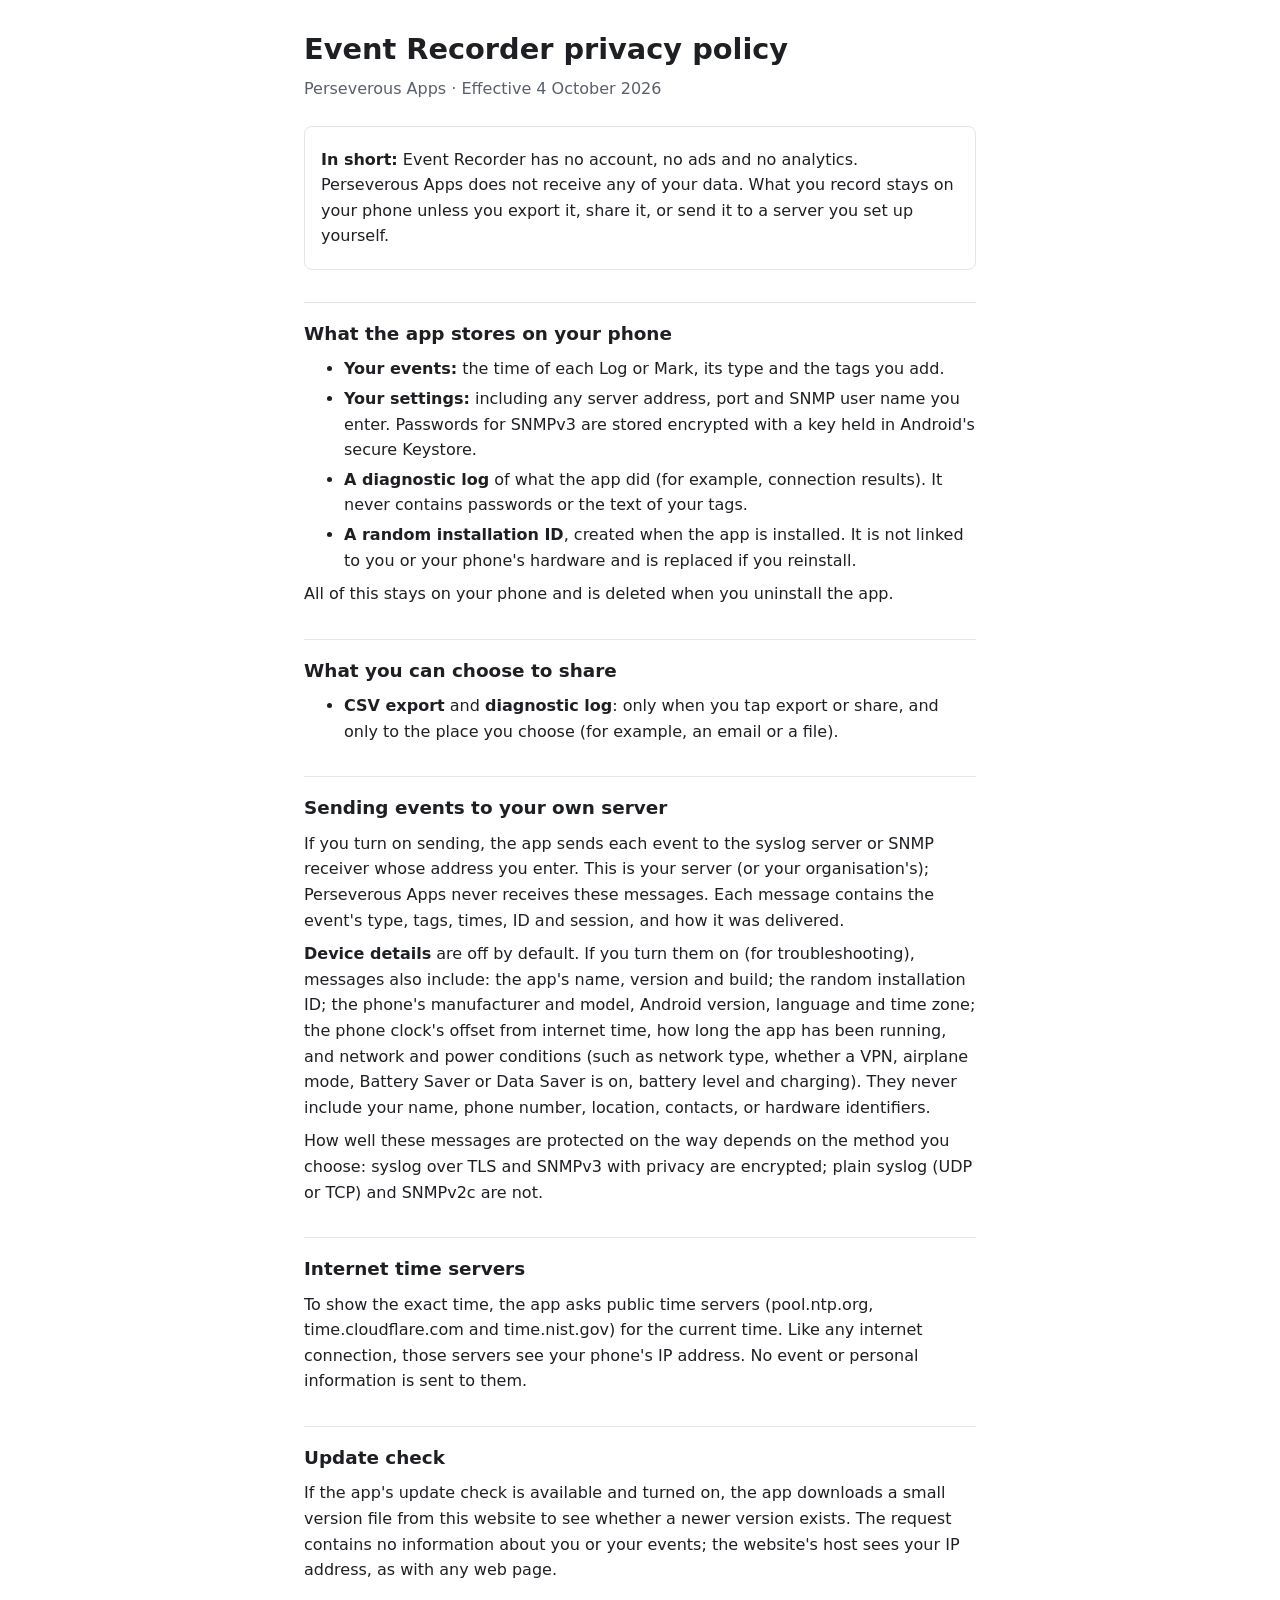
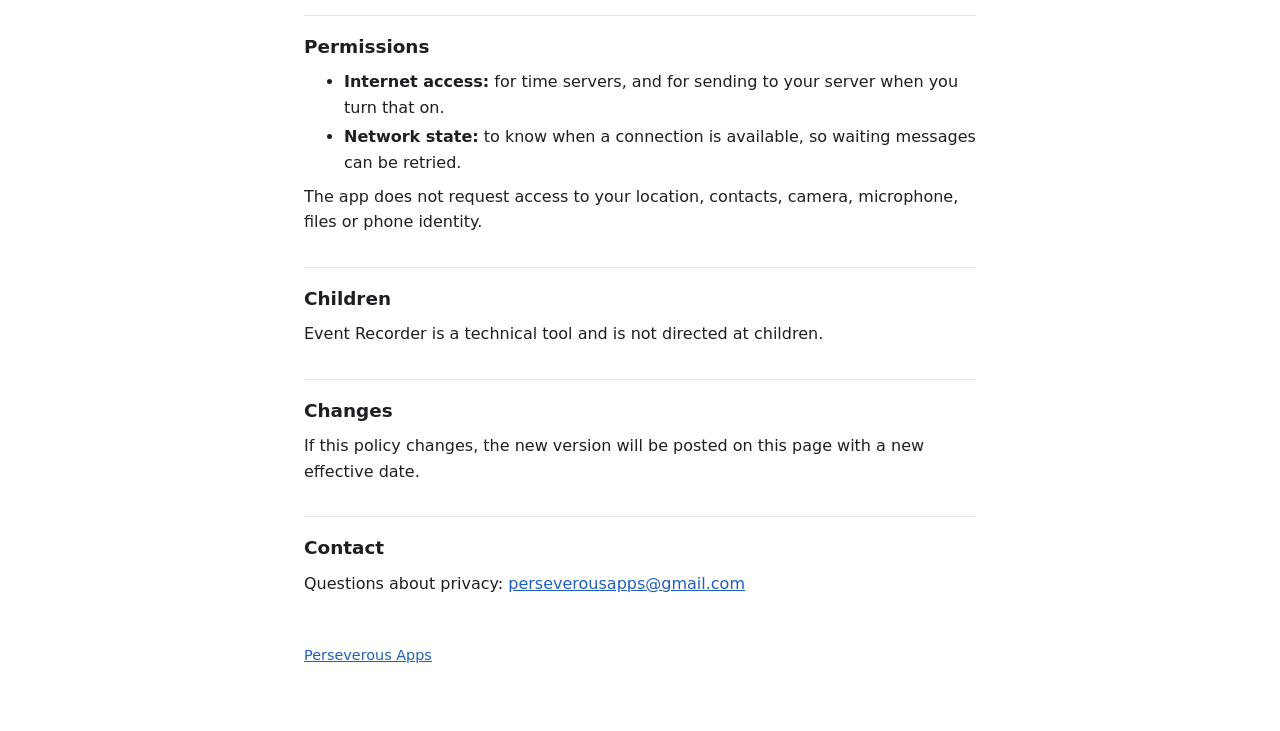
==== event-recorder/privacy.html @ f7ff1469 "Website and Event Recorder privacy policy Co-Authored-By: Claude Opus 5.5 <noreply@anthropic.com> Cl" ====
<!doctype html>
<html lang="en">
<head>
<meta charset="utf-8">
<meta name="viewport" content="width=device-width, initial-scale=1">
<title>Event Recorder Privacy</title>
<link rel="stylesheet" href="../style.css">
</head>
<body>
<main>
<h1>Event Recorder privacy policy</h1>
<p class="meta">Perseverous Apps · Effective 4 October 2026</p>

<div class="summary">
<p><strong>In short:</strong> Event Recorder has no account, no ads and no analytics. Perseverous Apps does not receive any of your data. What you record stays on your phone unless you export it, share it, or send it to a server you set up yourself.</p>
</div>

<h2>What the app stores on your phone</h2>
<ul>
  <li><strong>Your events:</strong> the time of each Log or Mark, its type and the tags you add.</li>
  <li><strong>Your settings:</strong> including any server address, port and SNMP user name you enter. Passwords for SNMPv3 are stored encrypted with a key held in Android's secure Keystore.</li>
  <li><strong>A diagnostic log</strong> of what the app did (for example, connection results). It never contains passwords or the text of your tags.</li>
  <li><strong>A random installation ID</strong>, created when the app is installed. It is not linked to you or your phone's hardware and is replaced if you reinstall.</li>
</ul>
<p>All of this stays on your phone and is deleted when you uninstall the app.</p>

<h2>What you can choose to share</h2>
<ul>
  <li><strong>CSV export</strong> and <strong>diagnostic log</strong>: only when you tap export or share, and only to the place you choose (for example, an email or a file).</li>
</ul>

<h2>Sending events to your own server</h2>
<p>If you turn on sending, the app sends each event to the syslog server or SNMP receiver whose address you enter. This is your server (or your organisation's); Perseverous Apps never receives these messages. Each message contains the event's type, tags, times, ID and session, and how it was delivered.</p>
<p><strong>Device details</strong> are off by default. If you turn them on (for troubleshooting), messages also include: the app's name, version and build; the random installation ID; the phone's manufacturer and model, Android version, language and time zone; the phone clock's offset from internet time, how long the app has been running, and network and power conditions (such as network type, whether a VPN, airplane mode, Battery Saver or Data Saver is on, battery level and charging). They never include your name, phone number, location, contacts, or hardware identifiers.</p>
<p>How well these messages are protected on the way depends on the method you choose: syslog over TLS and SNMPv3 with privacy are encrypted; plain syslog (UDP or TCP) and SNMPv2c are not.</p>

<h2>Internet time servers</h2>
<p>To show the exact time, the app asks public time servers (pool.ntp.org, time.cloudflare.com and time.nist.gov) for the current time. Like any internet connection, those servers see your phone's IP address. No event or personal information is sent to them.</p>

<h2>Update check</h2>
<p>If the app's update check is available and turned on, the app downloads a small version file from this website to see whether a newer version exists. The request contains no information about you or your events; the website's host sees your IP address, as with any web page.</p>

<h2>Permissions</h2>
<ul>
  <li><strong>Internet access:</strong> for time servers, and for sending to your server when you turn that on.</li>
  <li><strong>Network state:</strong> to know when a connection is available, so waiting messages can be retried.</li>
</ul>
<p>The app does not request access to your location, contacts, camera, microphone, files or phone identity.</p>

<h2>Children</h2>
<p>Event Recorder is a technical tool and is not directed at children.</p>

<h2>Changes</h2>
<p>If this policy changes, the new version will be posted on this page with a new effective date.</p>

<h2>Contact</h2>
<p>Questions about privacy: <a href="mailto:perseverousapps@gmail.com">perseverousapps@gmail.com</a></p>

<footer><a href="../index.html">Perseverous Apps</a></footer>
</main>
</body>
</html>
---- style.css ----
:root { --bg: #ffffff; --text: #1d1f23; --muted: #5a606b; --line: #e3e5e9; --link: #1f5fbf; }
@media (prefers-color-scheme: dark) {
  :root { --bg: #15171a; --text: #e8eaed; --muted: #a2a8b3; --line: #2c3036; --link: #7fb0ff; }
}
* { box-sizing: border-box; }
body { margin: 0; background: var(--bg); color: var(--text);
  font: 16px/1.6 system-ui, -apple-system, "Segoe UI", Roboto, sans-serif; }
main { max-width: 44rem; margin: 0 auto; padding: 2rem 16px 4rem; }
h1 { font-size: 1.8rem; line-height: 1.25; margin: 0 0 .25rem; }
h2 { font-size: 1.15rem; margin: 2rem 0 .5rem; padding-top: 1rem; border-top: 1px solid var(--line); }
p, ul { margin: .5rem 0; }
li { margin: .25rem 0; }
a { color: var(--link); }
.meta { color: var(--muted); margin-bottom: 1.5rem; }
.summary { border: 1px solid var(--line); border-radius: 8px; padding: .75rem 1rem; }
footer { margin-top: 3rem; color: var(--muted); font-size: .9rem; }
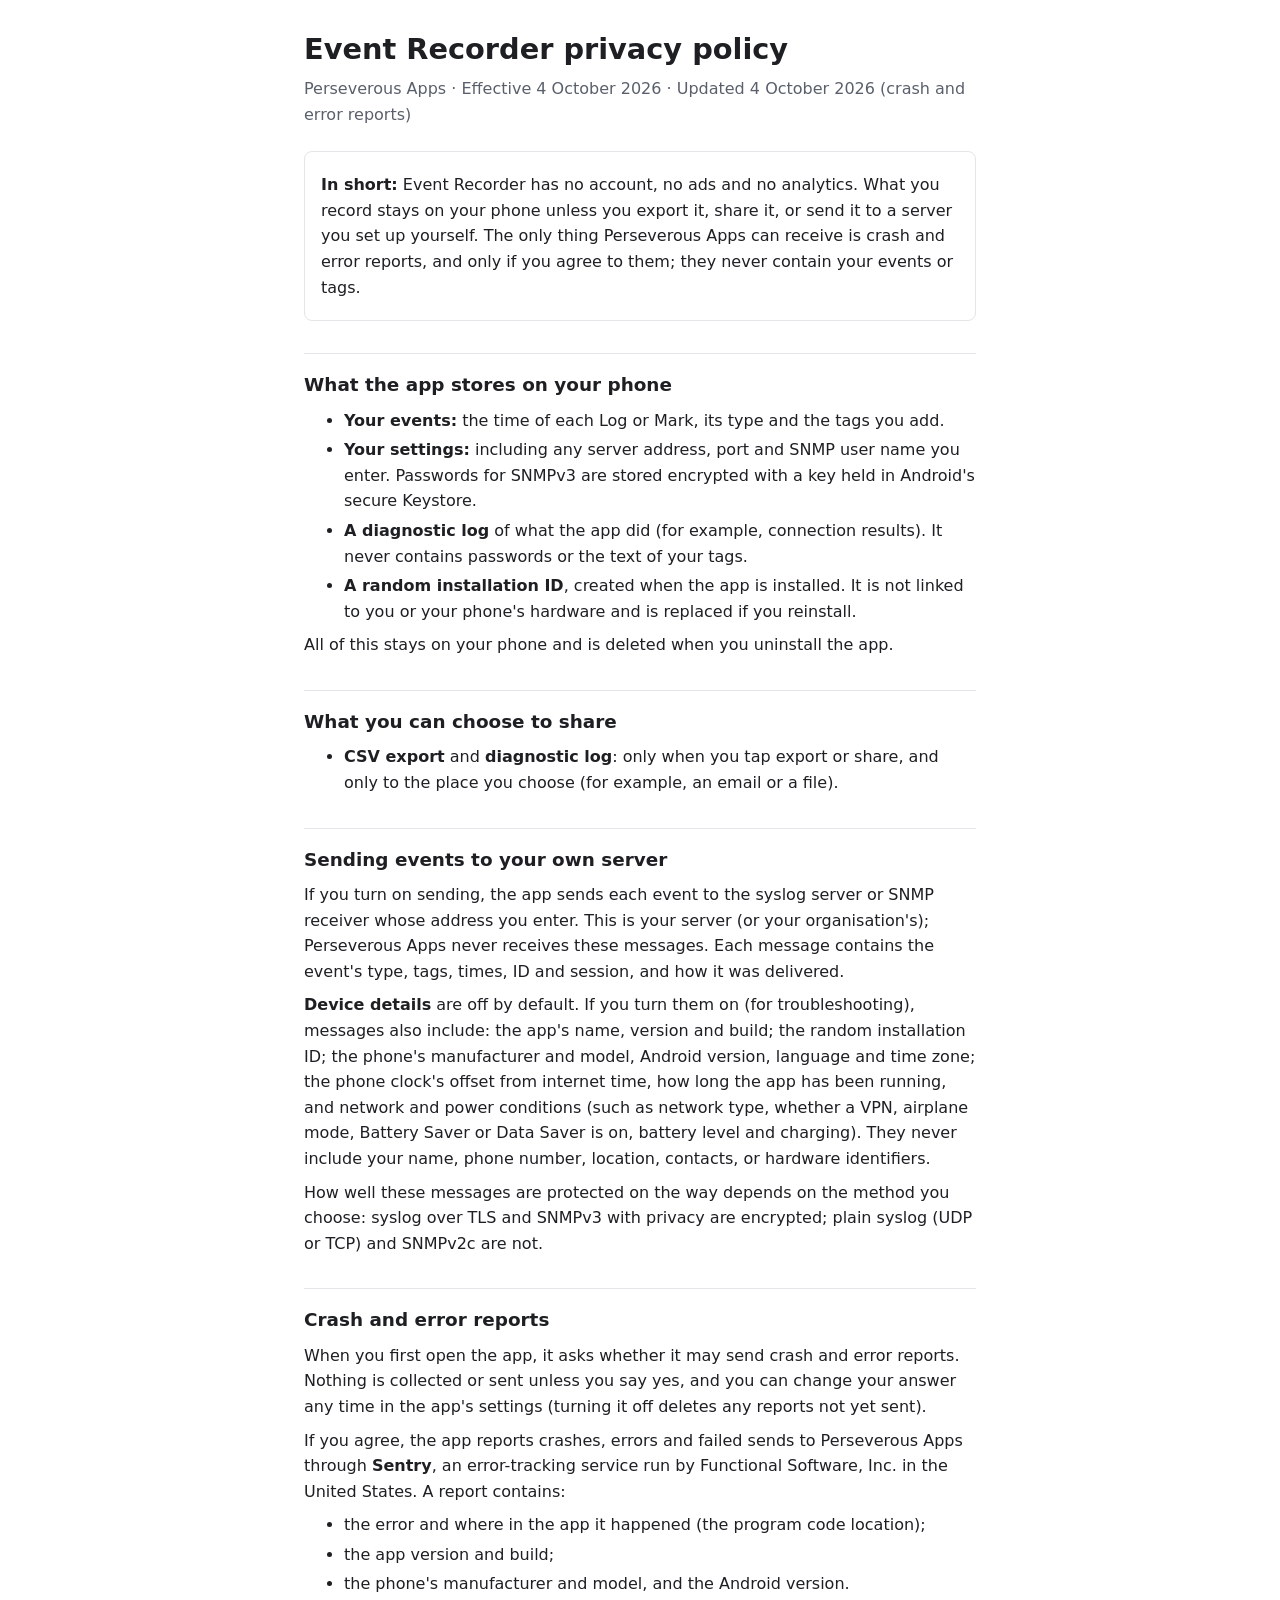
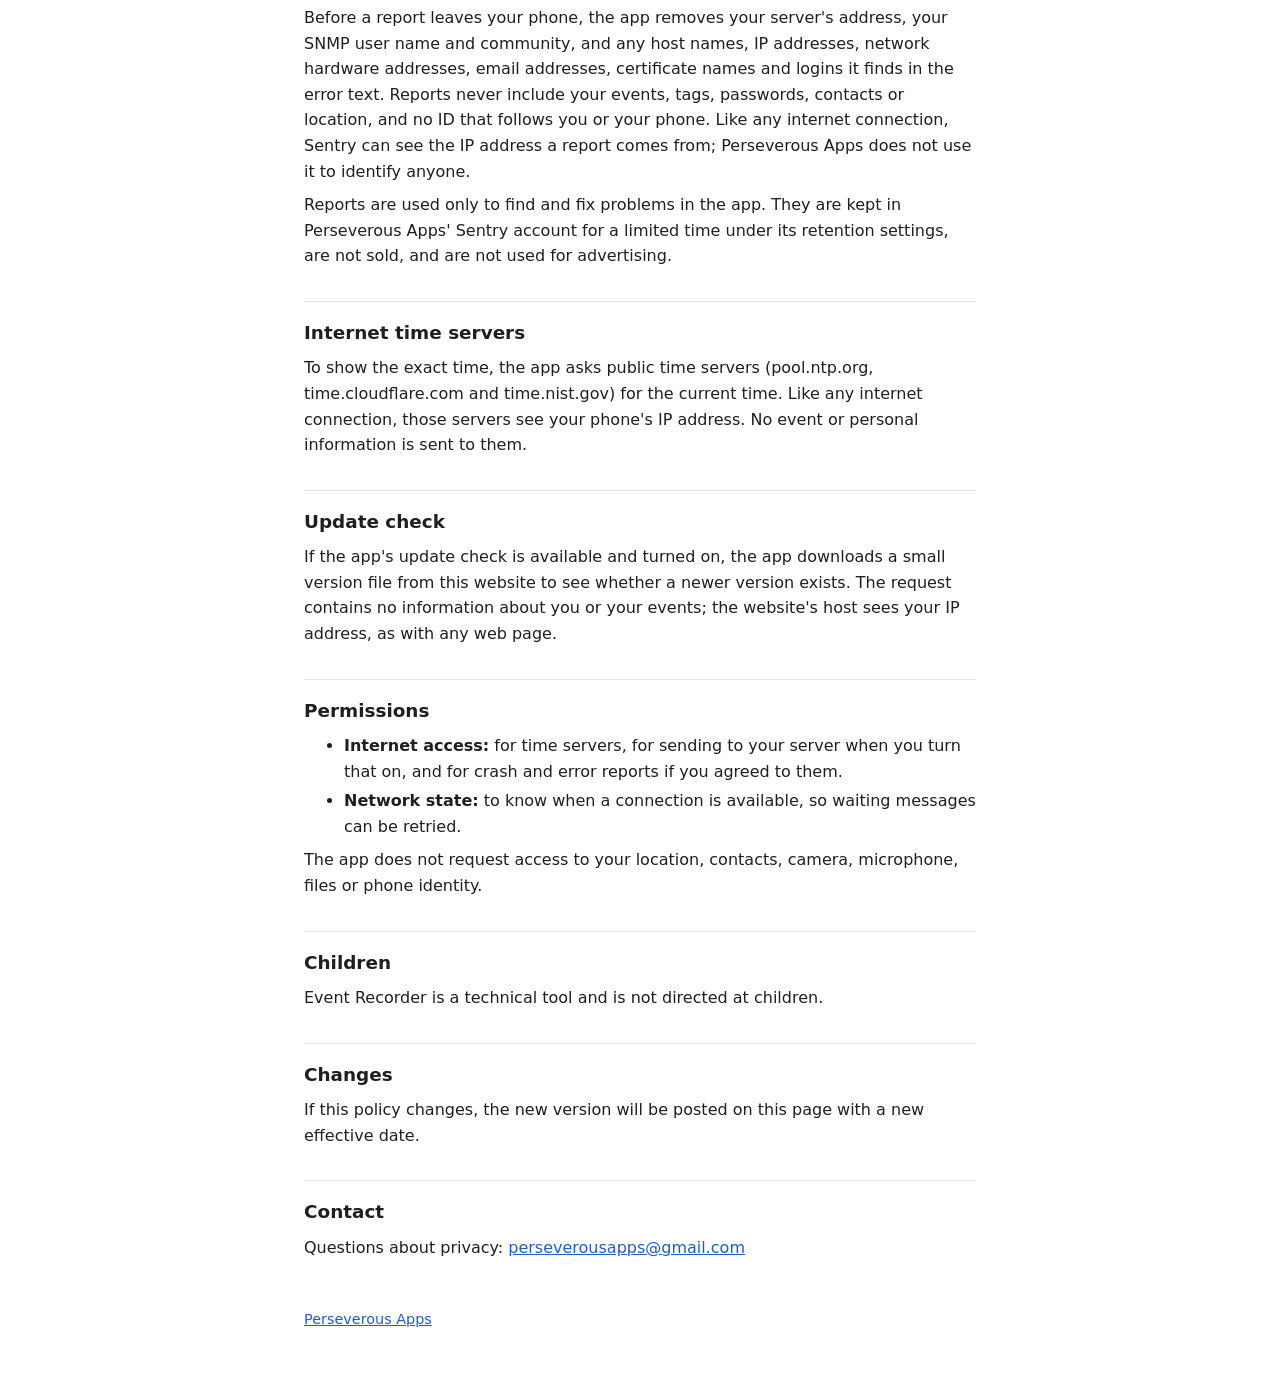
==== commit 2936787a: "Privacy policy: crash and error reports (Event Recorder 1.17.1) Co-Authored-By: Claude Opus 5.5 <nor" ====
--- a/event-recorder/privacy.html
+++ b/event-recorder/privacy.html
@@ -9,10 +9,10 @@
 <body>
 <main>
 <h1>Event Recorder privacy policy</h1>
-<p class="meta">Perseverous Apps · Effective 4 October 2026</p>
+<p class="meta">Perseverous Apps · Effective 4 October 2026 · Updated 4 October 2026 (crash and error reports)</p>
 
 <div class="summary">
-<p><strong>In short:</strong> Event Recorder has no account, no ads and no analytics. Perseverous Apps does not receive any of your data. What you record stays on your phone unless you export it, share it, or send it to a server you set up yourself.</p>
+<p><strong>In short:</strong> Event Recorder has no account, no ads and no analytics. What you record stays on your phone unless you export it, share it, or send it to a server you set up yourself. The only thing Perseverous Apps can receive is crash and error reports, and only if you agree to them; they never contain your events or tags.</p>
 </div>
 
 <h2>What the app stores on your phone</h2>
@@ -34,6 +34,17 @@
 <p><strong>Device details</strong> are off by default. If you turn them on (for troubleshooting), messages also include: the app's name, version and build; the random installation ID; the phone's manufacturer and model, Android version, language and time zone; the phone clock's offset from internet time, how long the app has been running, and network and power conditions (such as network type, whether a VPN, airplane mode, Battery Saver or Data Saver is on, battery level and charging). They never include your name, phone number, location, contacts, or hardware identifiers.</p>
 <p>How well these messages are protected on the way depends on the method you choose: syslog over TLS and SNMPv3 with privacy are encrypted; plain syslog (UDP or TCP) and SNMPv2c are not.</p>
 
+<h2>Crash and error reports</h2>
+<p>When you first open the app, it asks whether it may send crash and error reports. Nothing is collected or sent unless you say yes, and you can change your answer any time in the app's settings (turning it off deletes any reports not yet sent).</p>
+<p>If you agree, the app reports crashes, errors and failed sends to Perseverous Apps through <strong>Sentry</strong>, an error-tracking service run by Functional Software, Inc. in the United States. A report contains:</p>
+<ul>
+  <li>the error and where in the app it happened (the program code location);</li>
+  <li>the app version and build;</li>
+  <li>the phone's manufacturer and model, and the Android version.</li>
+</ul>
+<p>Before a report leaves your phone, the app removes your server's address, your SNMP user name and community, and any host names, IP addresses, network hardware addresses, email addresses, certificate names and logins it finds in the error text. Reports never include your events, tags, passwords, contacts or location, and no ID that follows you or your phone. Like any internet connection, Sentry can see the IP address a report comes from; Perseverous Apps does not use it to identify anyone.</p>
+<p>Reports are used only to find and fix problems in the app. They are kept in Perseverous Apps' Sentry account for a limited time under its retention settings, are not sold, and are not used for advertising.</p>
+
 <h2>Internet time servers</h2>
 <p>To show the exact time, the app asks public time servers (pool.ntp.org, time.cloudflare.com and time.nist.gov) for the current time. Like any internet connection, those servers see your phone's IP address. No event or personal information is sent to them.</p>
 
@@ -42,7 +53,7 @@
 
 <h2>Permissions</h2>
 <ul>
-  <li><strong>Internet access:</strong> for time servers, and for sending to your server when you turn that on.</li>
+  <li><strong>Internet access:</strong> for time servers, for sending to your server when you turn that on, and for crash and error reports if you agreed to them.</li>
   <li><strong>Network state:</strong> to know when a connection is available, so waiting messages can be retried.</li>
 </ul>
 <p>The app does not request access to your location, contacts, camera, microphone, files or phone identity.</p>
